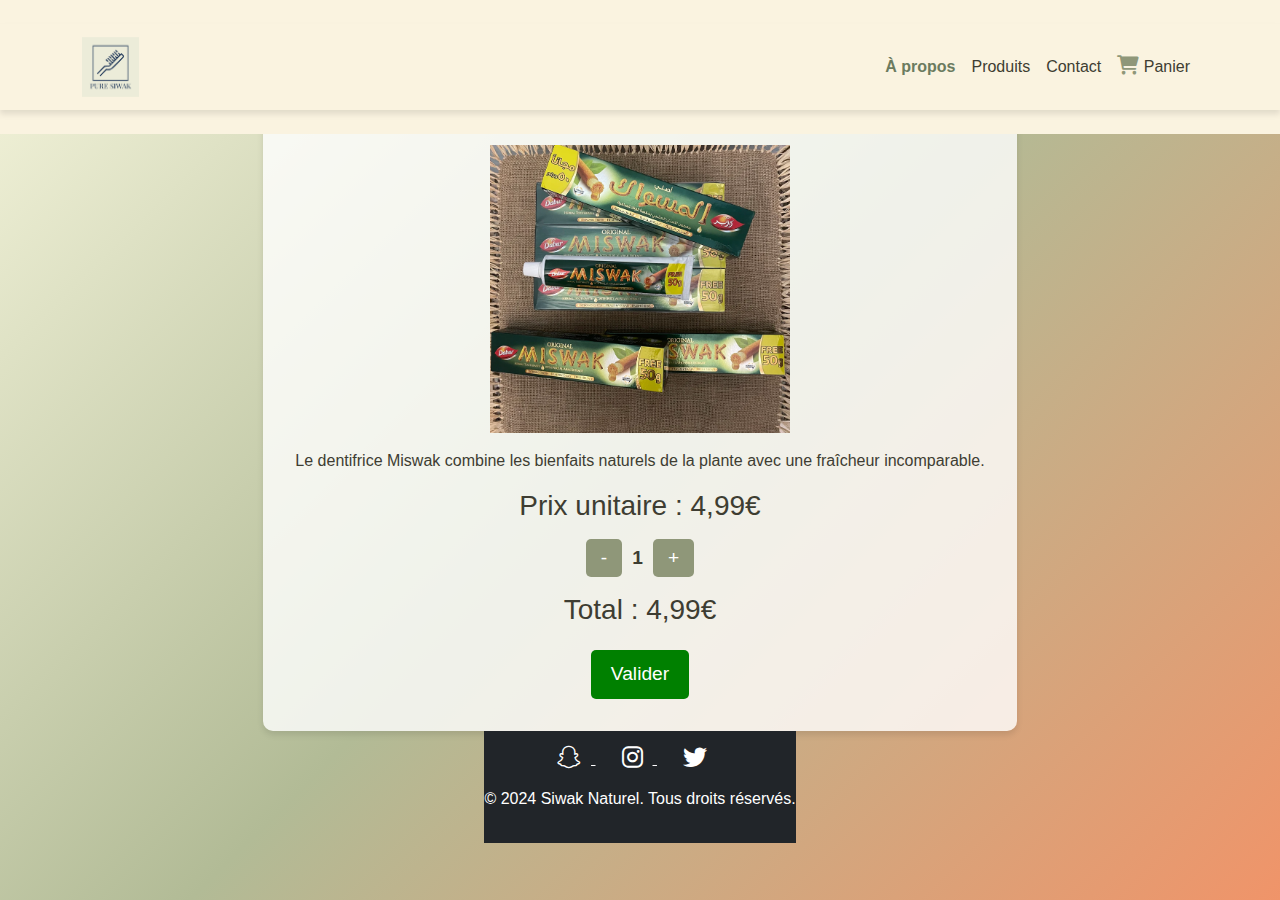
==== product_dentifrice.html @ 875727fc "modif" ====
<!DOCTYPE html>
<html lang="fr">

<head>
    <meta charset="UTF-8">
    <meta name="viewport" content="width=device-width, initial-scale=1.0">
    <title>Dentifrice Miswak - Présentation</title>
    <link href="https://cdn.jsdelivr.net/npm/bootstrap@5.3.0-alpha1/dist/css/bootstrap.min.css" rel="stylesheet">
    <link rel="stylesheet" href="https://cdnjs.cloudflare.com/ajax/libs/font-awesome/6.0.0-beta3/css/all.min.css">
    <style>
        body {
            font-family: 'Arial', sans-serif;
            background: linear-gradient(135deg, #f5f5dc, #b2bb96, #f09469);
            background-attachment: fixed;
            background-size: cover;
            color: #3e3d32;
            display: flex;
            flex-direction: column;
            align-items: center;
            justify-content: center;
            height: 100vh;
            margin: 0;
        }

        .custom-header {
            background-color: #faf3e0;
            color: #3e3d32;
            width: 100%;
            position: absolute;
            top: 0;
        }

        .custom-navbar {
            background-color: #faf3e0;
            box-shadow: 0 4px 6px rgba(0, 0, 0, 0.1);
        }

        .custom-navbar .navbar-brand img {
            height: 60px;
        }

        .custom-navbar .nav-link {
            color: #3e3d32;
            transition: color 0.3s ease;
        }

        .custom-navbar .nav-link:hover {
            color: #8f9779;
        }

        .custom-navbar .nav-link.active {
            color: #6b7b5f;
            font-weight: bold;
        }

        .navbar-toggler-icon {
            background-image: linear-gradient(#3e3d32, #3e3d32);
        }

        .navbar .fa-shopping-cart {
            font-size: 1.2rem;
            color: #8f9779;
            transition: color 0.3s ease;
        }

        .navbar .fa-shopping-cart:hover {
            color: #5b6d4f;
        }

        .navbar-logo {
            height: 60px;
            width: auto;
        }

        .content {
            text-align: center;
            padding: 2rem;
            border-radius: 10px;
            background-color: rgba(255, 255, 255, 0.8);
            box-shadow: 0 4px 6px rgba(0, 0, 0, 0.1);
        }

        .quantity-control {
            margin: 1rem 0;
        }

        .quantity-control button {
            background: #8f9779;
            color: white;
            border: none;
            padding: 5px 15px;
            border-radius: 5px;
            font-size: 1.2rem;
        }

        .quantity-control span {
            margin: 0 10px;
            font-weight: bold;
            font-size: 1.2rem;
        }

        #validate {
            background: green;
            color: white;
            padding: 10px 20px;
            border: none;
            border-radius: 5px;
            font-size: 1.2rem;
            margin-top: 15px;
        }

        
footer {
    background-color: #3e3d32; /* Marron foncé */
    color: #ffffff;
}

.social-icons a {
    color: #ffffff; /* Couleur blanche */
    transition: transform 0.3s ease, color 0.3s ease;
}

.social-icons a:hover {
    color: #fbc531; /* Couleur jaune (Snapchat) */
    transform: scale(1.2); /* Effet zoom */
}

.social-icons i {
    margin: 0 10px;
    font-size: 1.5rem; /* Taille des icônes */
}
    </style>
</head>

<body>
    <!-- Navbar -->
    <header class="custom-header text-white text-center py-4">
        <nav class="navbar navbar-expand-lg navbar-light custom-navbar">
            <div class="container">
                <a class="navbar-brand" href="#">
                    <img src="/image/logo-png.png" alt="Logo Siwak Naturel" class="navbar-logo">
                </a>
                <button class="navbar-toggler" type="button" data-bs-toggle="collapse" data-bs-target="#navbarNav"
                    aria-controls="navbarNav" aria-expanded="false" aria-label="Toggle navigation">
                    <span class="navbar-toggler-icon"></span>
                </button>
                <div class="collapse navbar-collapse" id="navbarNav">
                    <ul class="navbar-nav ms-auto">
                        <li class="nav-item">
                            <a class="nav-link active" href="#about">À propos</a>
                        </li>
                        <li class="nav-item">
                            <a class="nav-link" href="#products">Produits</a>
                        </li>
                        <li class="nav-item">
                            <a class="nav-link" href="#contact">Contact</a>
                        </li>
                        <li class="nav-item">
                            <a class="nav-link" href="#cart">
                                <i class="fas fa-shopping-cart"></i> Panier
                            </a>
                        </li>
                    </ul>
                </div>
            </div>
        </nav>
    </header>

    <!-- Contenu principal -->
    <div class="content">
        <h1>Dentifrice Miswak</h1>
        <img src="/image/dentifrice.webp" alt="Dentifrice Miswak" style="width: 300px; margin-bottom: 1rem;">
        <p>Le dentifrice Miswak combine les bienfaits naturels de la plante avec une fraîcheur incomparable.</p>
        <h3>Prix unitaire : <span id="price">4,99€</span></h3>

        <!-- Contrôle de la quantité -->
        <div class="quantity-control d-flex justify-content-center align-items-center">
            <button id="decrease">-</button>
            <span id="quantity">1</span>
            <button id="increase">+</button>
        </div>
        <h3>Total : <span id="total">4,99€</span></h3>
        <button id="validate">Valider</button>
    </div>


    <script>
        // Gestion du compteur
        const unitPrice = 4.99;
        const quantityDisplay = document.getElementById("quantity");
        const totalDisplay = document.getElementById("total");
        const increaseButton = document.getElementById("increase");
        const decreaseButton = document.getElementById("decrease");
        const validateButton = document.getElementById("validate");
        let quantity = 1;

        function updateTotal() {
            totalDisplay.textContent = `${(unitPrice * quantity).toFixed(2)}€`;
        }

        increaseButton.addEventListener("click", () => {
            quantity++;
            quantityDisplay.textContent = quantity;
            updateTotal();
        });

        decreaseButton.addEventListener("click", () => {
            if (quantity > 1) {
                quantity--;
                quantityDisplay.textContent = quantity;
                updateTotal();
            }
        });

        validateButton.addEventListener("click", () => {
            alert(`Vous avez ajouté ${quantity} article(s) pour un total de ${(unitPrice * quantity).toFixed(2)}€.`);
        });
    </script>
</body>
<footer class="bg-dark text-white text-center py-3">
    <div class="social-icons">
        <a href="https://www.snapchat.com/" target="_blank" class="text-white me-3" rel="noopener" title="Snapchat">
            <i class="fab fa-snapchat fa-lg"></i>
        </a>
        <a href="https://www.instagram.com/" target="_blank" class="text-white me-3" rel="noopener" title="Instagram">
            <i class="fab fa-instagram fa-lg"></i>
        </a>
        <a href="https://www.twitter.com/" target="_blank" class="text-white me-3" rel="noopener" title="Twitter">
            <i class="fab fa-twitter fa-lg"></i>
        </a>
    </div>
    <p class="mt-3">&copy; 2024 Siwak Naturel. Tous droits réservés.</p>
</footer>
<script src="https://cdn.jsdelivr.net/npm/bootstrap@5.3.0-alpha1/dist/js/bootstrap.bundle.min.js"></script>
<script src="script.js"></script>
</body>

</html>
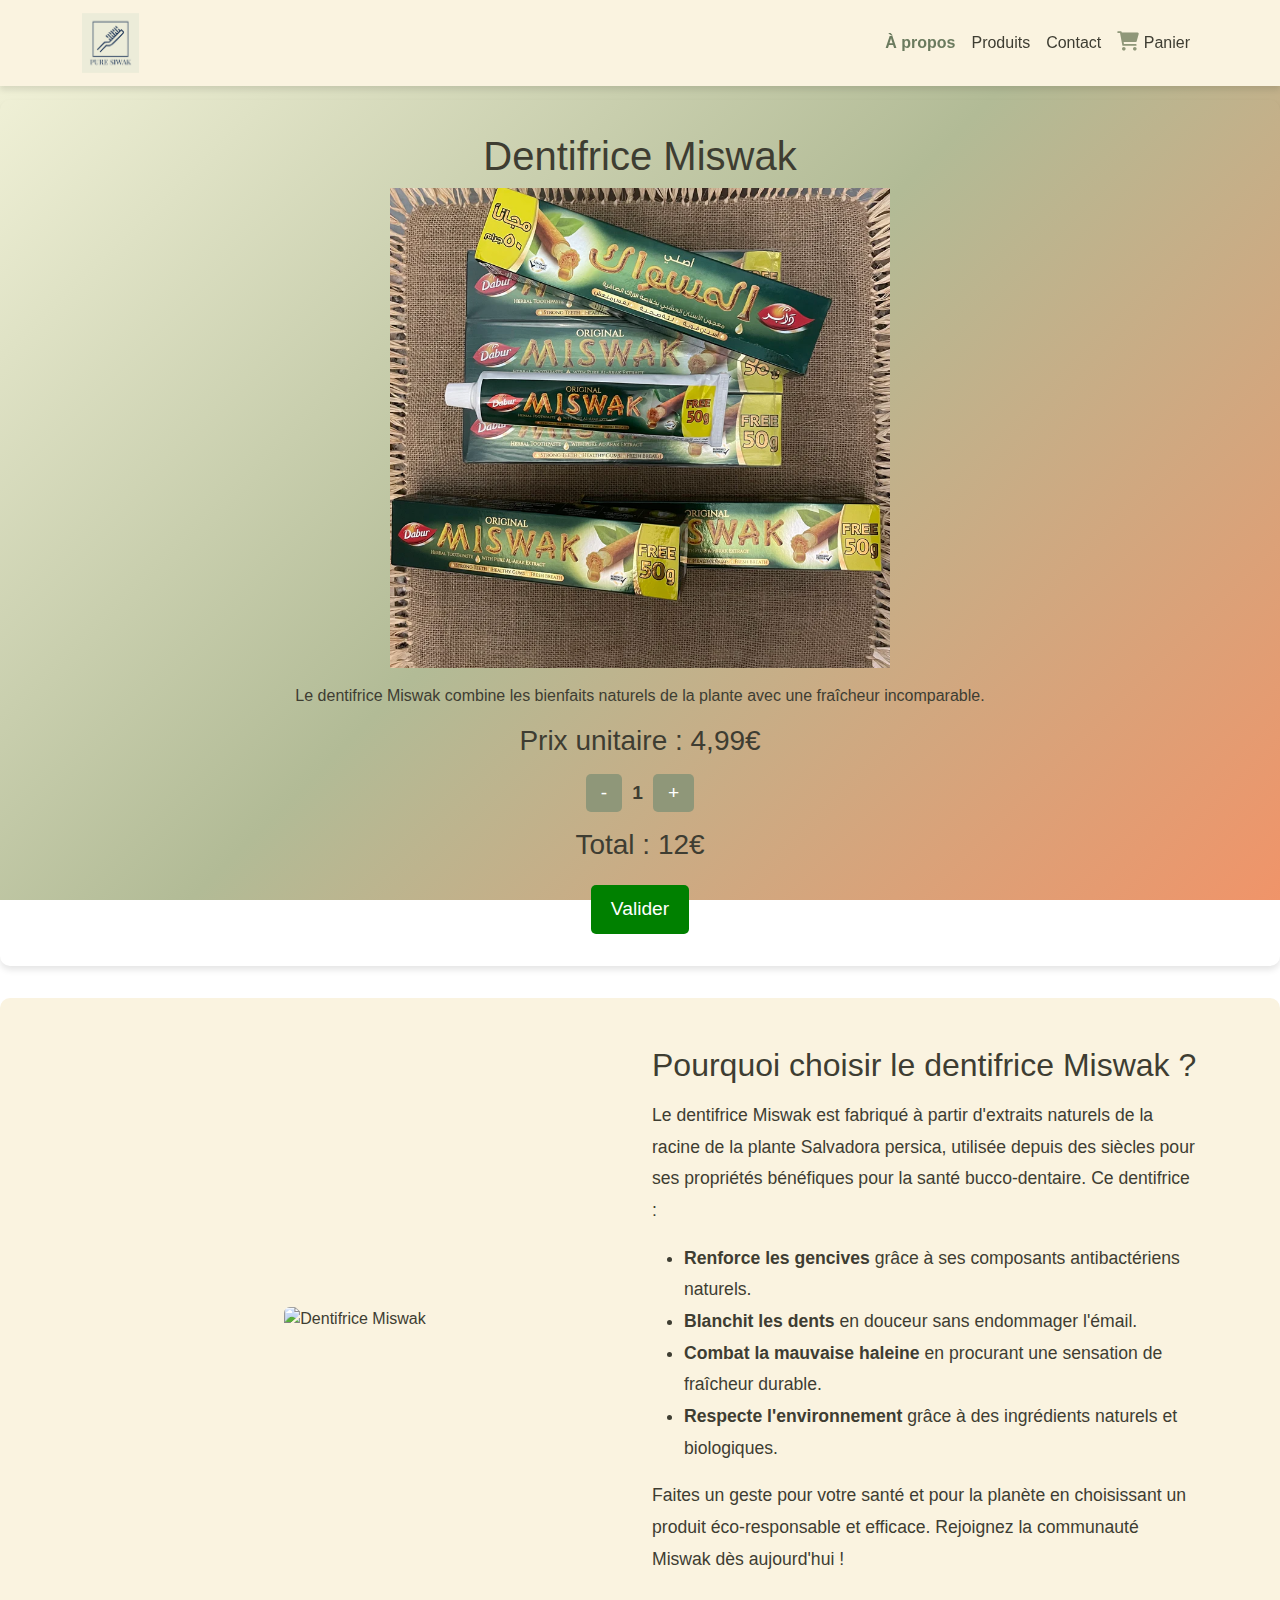
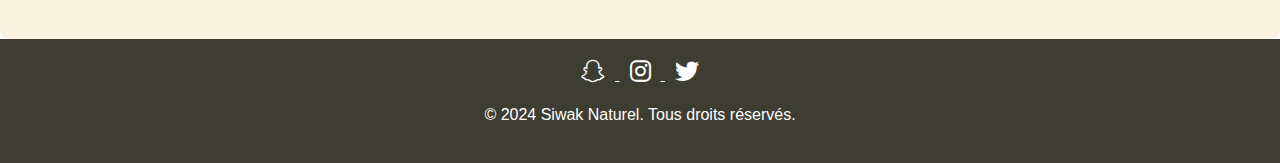
==== commit 378cd2d9: "modif" ====
--- a/product_dentifrice.html
+++ b/product_dentifrice.html
@@ -14,11 +14,6 @@
             background-attachment: fixed;
             background-size: cover;
             color: #3e3d32;
-            display: flex;
-            flex-direction: column;
-            align-items: center;
-            justify-content: center;
-            height: 100vh;
             margin: 0;
         }
 
@@ -26,12 +21,9 @@
             background-color: #faf3e0;
             color: #3e3d32;
             width: 100%;
-            position: absolute;
+            position: fixed;
             top: 0;
-        }
-
-        .custom-navbar {
-            background-color: #faf3e0;
+            z-index: 10;
             box-shadow: 0 4px 6px rgba(0, 0, 0, 0.1);
         }
 
@@ -65,19 +57,14 @@
 
         .navbar .fa-shopping-cart:hover {
             color: #5b6d4f;
-        }
-
-        .navbar-logo {
-            height: 60px;
-            width: auto;
         }
 
         .content {
             text-align: center;
             padding: 2rem;
             border-radius: 10px;
-            background-color: rgba(255, 255, 255, 0.8);
             box-shadow: 0 4px 6px rgba(0, 0, 0, 0.1);
+            margin-top: 100px; /* Pour éviter le chevauchement avec la navbar */
         }
 
         .quantity-control {
@@ -109,32 +96,36 @@
             margin-top: 15px;
         }
 
-        
-footer {
-    background-color: #3e3d32; /* Marron foncé */
-    color: #ffffff;
-}
-
-.social-icons a {
-    color: #ffffff; /* Couleur blanche */
-    transition: transform 0.3s ease, color 0.3s ease;
-}
-
-.social-icons a:hover {
-    color: #fbc531; /* Couleur jaune (Snapchat) */
-    transform: scale(1.2); /* Effet zoom */
-}
-
-.social-icons i {
-    margin: 0 10px;
-    font-size: 1.5rem; /* Taille des icônes */
-}
+        footer {
+            background-color: #3e3d32;
+            color: #ffffff;
+            padding: 20px 0;
+            text-align: center;
+            width: 100%;
+            position: relative;
+            bottom: 0;
+        }
+
+        .social-icons a {
+            color: #ffffff;
+            transition: transform 0.3s ease, color 0.3s ease;
+        }
+
+        .social-icons a:hover {
+            color: #fbc531;
+            transform: scale(1.2);
+        }
+
+        .social-icons i {
+            margin: 0 10px;
+            font-size: 1.5rem;
+        }
     </style>
 </head>
 
 <body>
     <!-- Navbar -->
-    <header class="custom-header text-white text-center py-4">
+    <header class="custom-header">
         <nav class="navbar navbar-expand-lg navbar-light custom-navbar">
             <div class="container">
                 <a class="navbar-brand" href="#">
@@ -169,7 +160,7 @@
     <!-- Contenu principal -->
     <div class="content">
         <h1>Dentifrice Miswak</h1>
-        <img src="/image/dentifrice.webp" alt="Dentifrice Miswak" style="width: 300px; margin-bottom: 1rem;">
+        <img src="/image/dentifrice.webp" alt="Dentifrice Miswak" style="width: 500px; margin-bottom: 1rem;">
         <p>Le dentifrice Miswak combine les bienfaits naturels de la plante avec une fraîcheur incomparable.</p>
         <h3>Prix unitaire : <span id="price">4,99€</span></h3>
 
@@ -179,19 +170,63 @@
             <span id="quantity">1</span>
             <button id="increase">+</button>
         </div>
-        <h3>Total : <span id="total">4,99€</span></h3>
+        <h3>Total : <span id="total">12€</span></h3>
         <button id="validate">Valider</button>
     </div>
 
+    <section class="explanation py-5" style="background-color: #faf3e0; border-radius: 10px; margin-top: 2rem;">
+        <div class="container">
+            <div class="row align-items-center">
+                <!-- Colonne pour l'image -->
+                <div class="col-md-6 text-center">
+                    <img src="/image/dentifrice-explication.jpg" alt="Dentifrice Miswak" class="img-fluid rounded" style="max-width: 90%;">
+                </div>
+                <!-- Colonne pour le texte -->
+                <div class="col-md-6">
+                    <h2>Pourquoi choisir le dentifrice Miswak ?</h2>
+                    <p class="mt-3" style="line-height: 1.8; font-size: 1.1rem;">
+                        Le dentifrice Miswak est fabriqué à partir d'extraits naturels de la racine de la plante Salvadora persica, 
+                        utilisée depuis des siècles pour ses propriétés bénéfiques pour la santé bucco-dentaire. Ce dentifrice :
+                    </p>
+                    <ul style="line-height: 1.8; font-size: 1.1rem;">
+                        <li><strong>Renforce les gencives</strong> grâce à ses composants antibactériens naturels.</li>
+                        <li><strong>Blanchit les dents</strong> en douceur sans endommager l'émail.</li>
+                        <li><strong>Combat la mauvaise haleine</strong> en procurant une sensation de fraîcheur durable.</li>
+                        <li><strong>Respecte l'environnement</strong> grâce à des ingrédients naturels et biologiques.</li>
+                    </ul>
+                    <p class="mt-3" style="line-height: 1.8; font-size: 1.1rem;">
+                        Faites un geste pour votre santé et pour la planète en choisissant un produit éco-responsable et efficace. 
+                        Rejoignez la communauté Miswak dès aujourd'hui !
+                    </p>
+                </div>
+            </div>
+        </div>
+    </section>
+    
+
+    <!-- Footer -->
+    <footer>
+        <div class="social-icons">
+            <a href="https://www.snapchat.com/" target="_blank" rel="noopener" title="Snapchat">
+                <i class="fab fa-snapchat"></i>
+            </a>
+            <a href="https://www.instagram.com/" target="_blank" rel="noopener" title="Instagram">
+                <i class="fab fa-instagram"></i>
+            </a>
+            <a href="https://www.twitter.com/" target="_blank" rel="noopener" title="Twitter">
+                <i class="fab fa-twitter"></i>
+            </a>
+        </div>
+        <p class="mt-3">&copy; 2024 Siwak Naturel. Tous droits réservés.</p>
+    </footer>
 
     <script>
-        // Gestion du compteur
         const unitPrice = 4.99;
         const quantityDisplay = document.getElementById("quantity");
         const totalDisplay = document.getElementById("total");
         const increaseButton = document.getElementById("increase");
         const decreaseButton = document.getElementById("decrease");
-        const validateButton = document.getElementById("validate");
+
         let quantity = 1;
 
         function updateTotal() {
@@ -211,28 +246,8 @@
                 updateTotal();
             }
         });
-
-        validateButton.addEventListener("click", () => {
-            alert(`Vous avez ajouté ${quantity} article(s) pour un total de ${(unitPrice * quantity).toFixed(2)}€.`);
-        });
     </script>
+    <script src="https://cdn.jsdelivr.net/npm/bootstrap@5.3.0-alpha1/dist/js/bootstrap.bundle.min.js"></script>
 </body>
-<footer class="bg-dark text-white text-center py-3">
-    <div class="social-icons">
-        <a href="https://www.snapchat.com/" target="_blank" class="text-white me-3" rel="noopener" title="Snapchat">
-            <i class="fab fa-snapchat fa-lg"></i>
-        </a>
-        <a href="https://www.instagram.com/" target="_blank" class="text-white me-3" rel="noopener" title="Instagram">
-            <i class="fab fa-instagram fa-lg"></i>
-        </a>
-        <a href="https://www.twitter.com/" target="_blank" class="text-white me-3" rel="noopener" title="Twitter">
-            <i class="fab fa-twitter fa-lg"></i>
-        </a>
-    </div>
-    <p class="mt-3">&copy; 2024 Siwak Naturel. Tous droits réservés.</p>
-</footer>
-<script src="https://cdn.jsdelivr.net/npm/bootstrap@5.3.0-alpha1/dist/js/bootstrap.bundle.min.js"></script>
-<script src="script.js"></script>
-</body>
-
-</html>+
+</html>
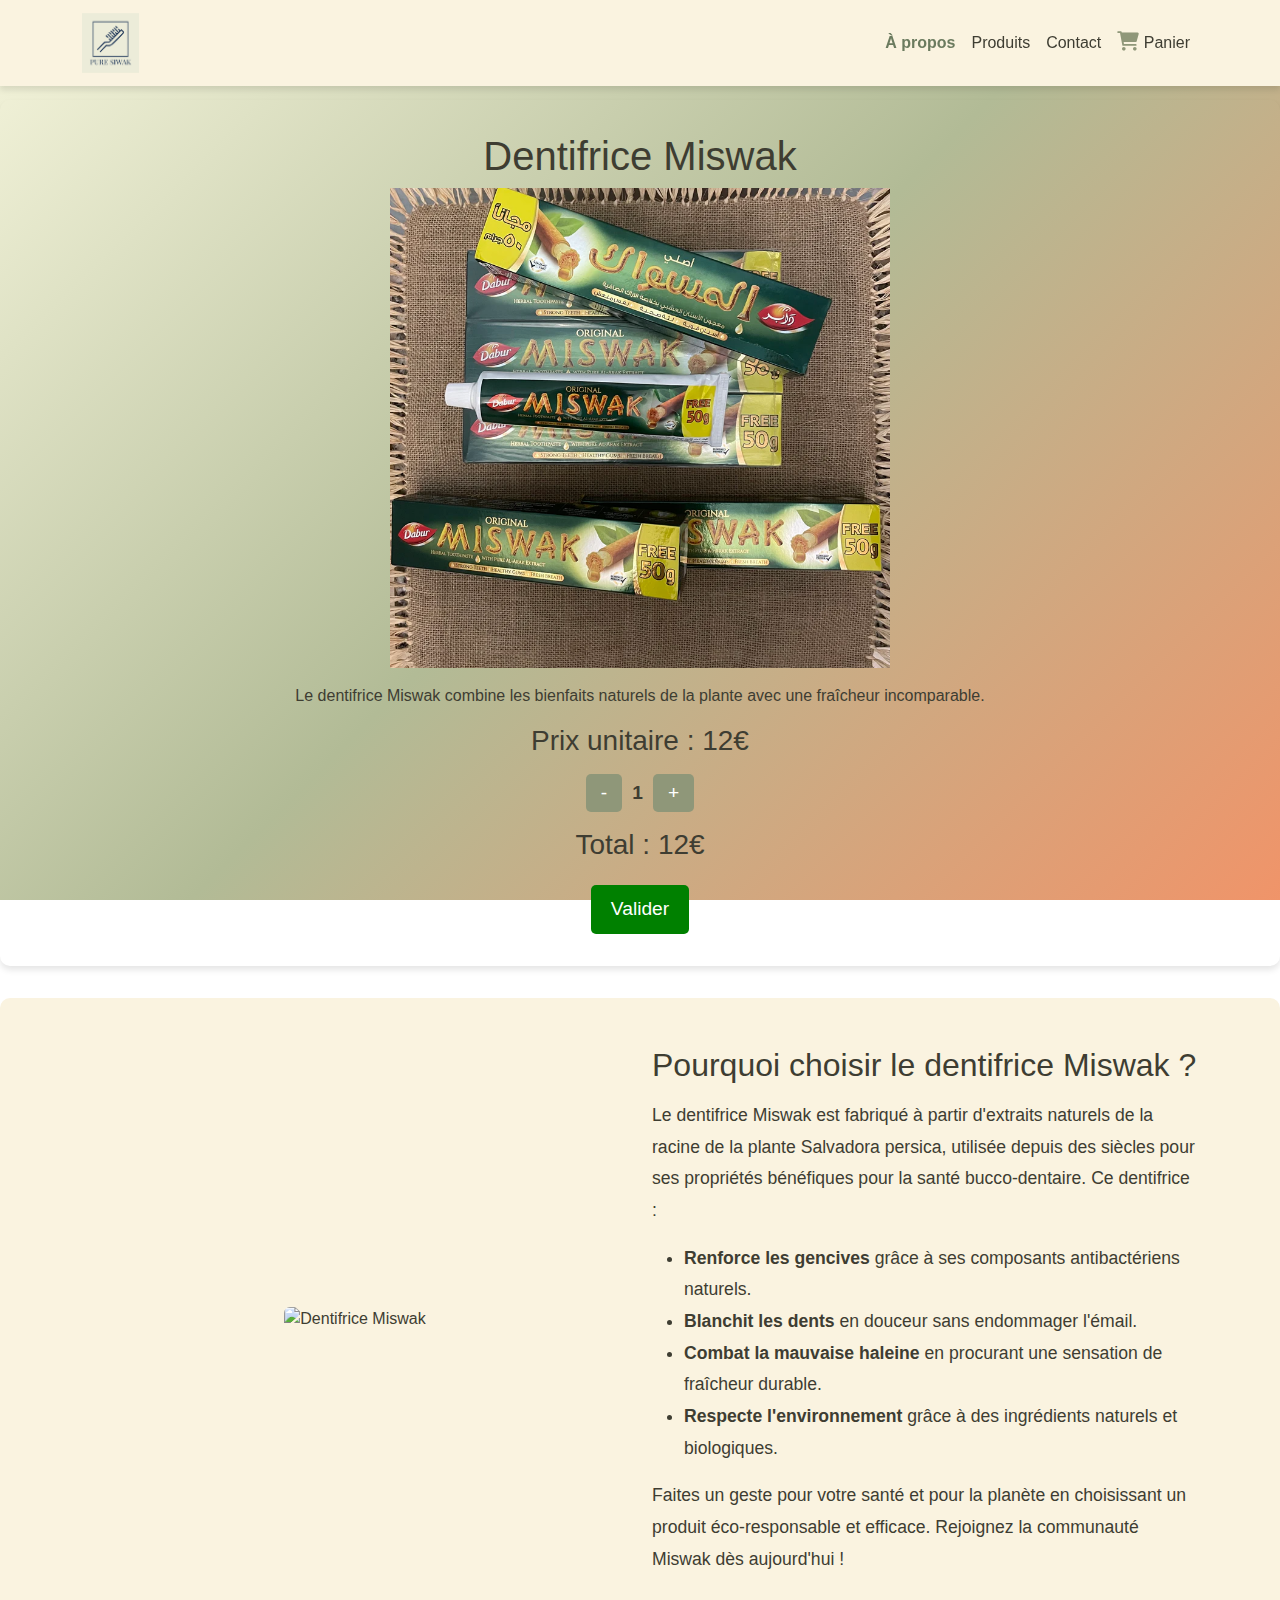
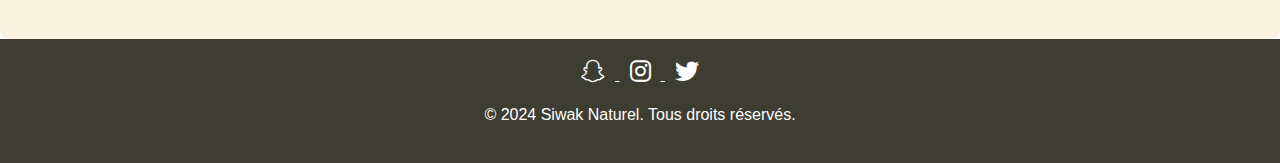
==== commit b17e22c8: "modif" ====
--- a/product_dentifrice.html
+++ b/product_dentifrice.html
@@ -162,7 +162,7 @@
         <h1>Dentifrice Miswak</h1>
         <img src="/image/dentifrice.webp" alt="Dentifrice Miswak" style="width: 500px; margin-bottom: 1rem;">
         <p>Le dentifrice Miswak combine les bienfaits naturels de la plante avec une fraîcheur incomparable.</p>
-        <h3>Prix unitaire : <span id="price">4,99€</span></h3>
+        <h3>Prix unitaire : <span id="price">12€</span></h3>
 
         <!-- Contrôle de la quantité -->
         <div class="quantity-control d-flex justify-content-center align-items-center">
@@ -221,7 +221,7 @@
     </footer>
 
     <script>
-        const unitPrice = 4.99;
+        const unitPrice = 12;
         const quantityDisplay = document.getElementById("quantity");
         const totalDisplay = document.getElementById("total");
         const increaseButton = document.getElementById("increase");
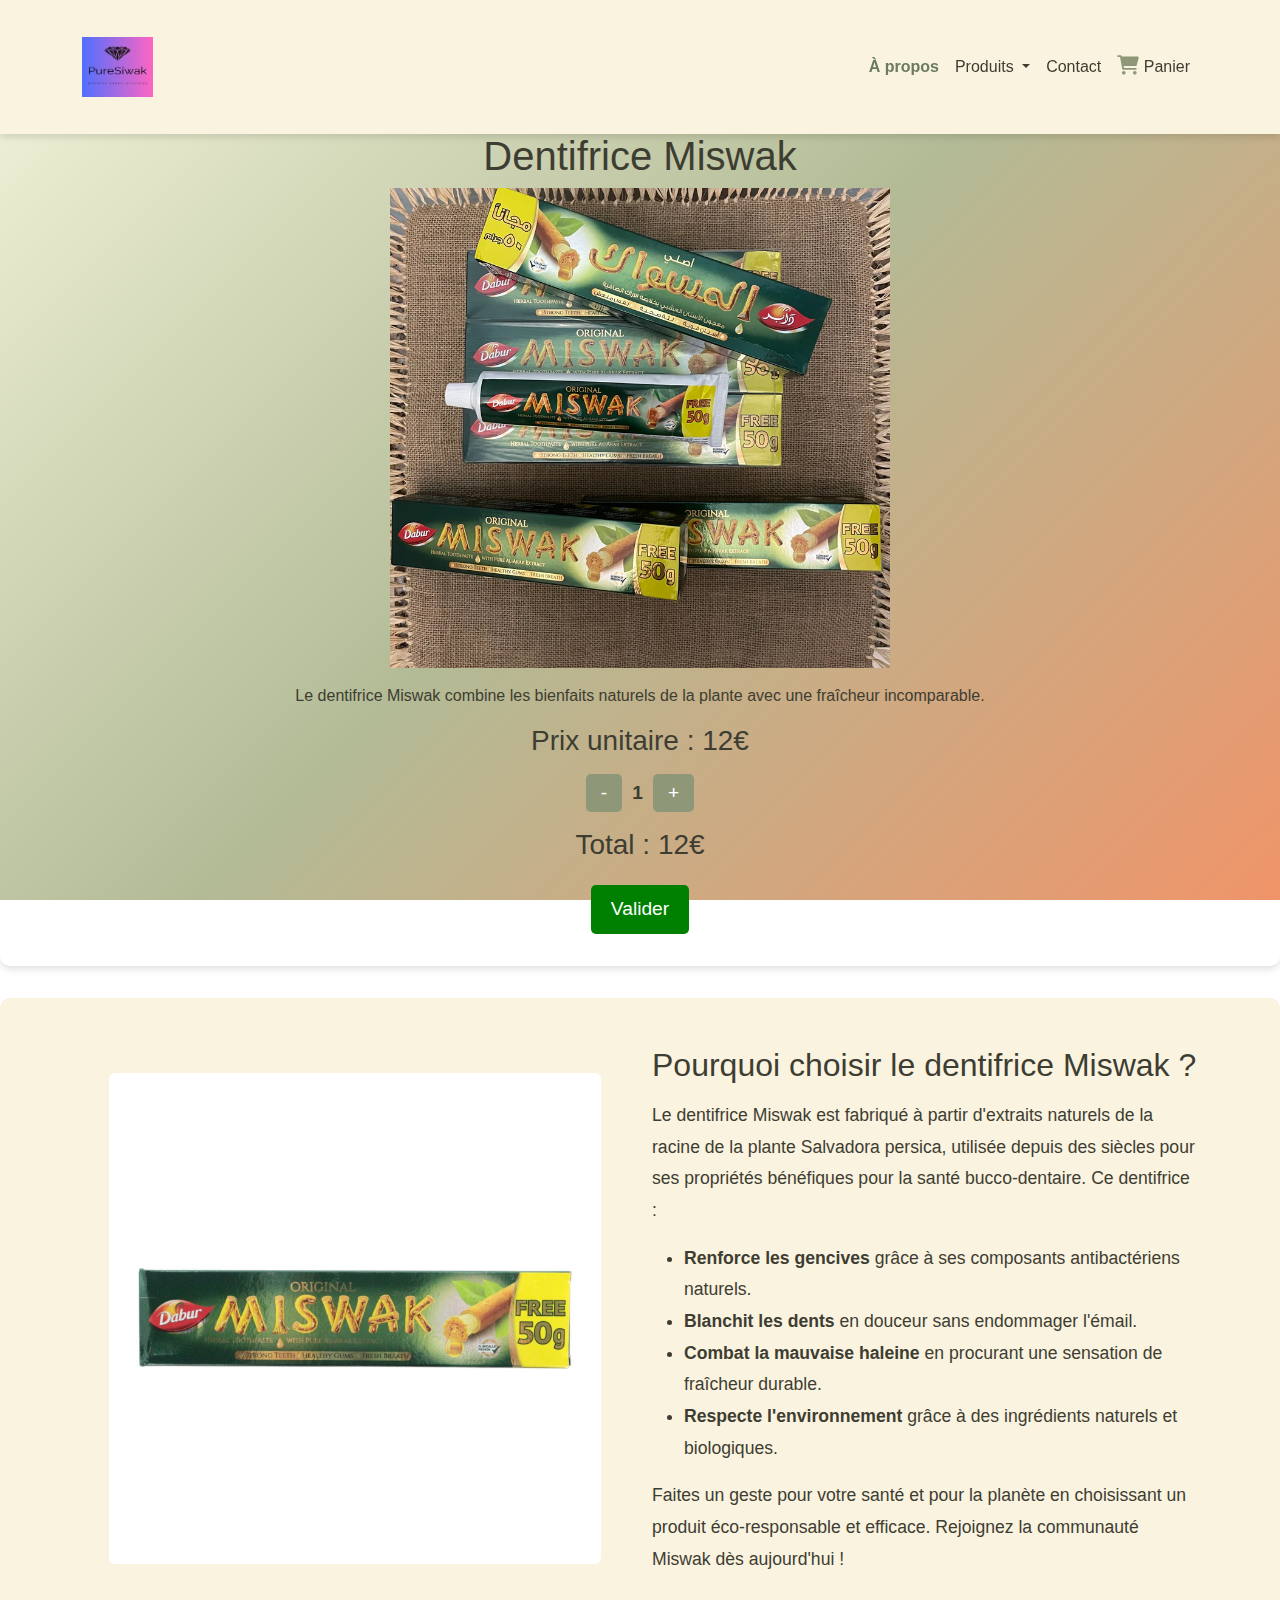
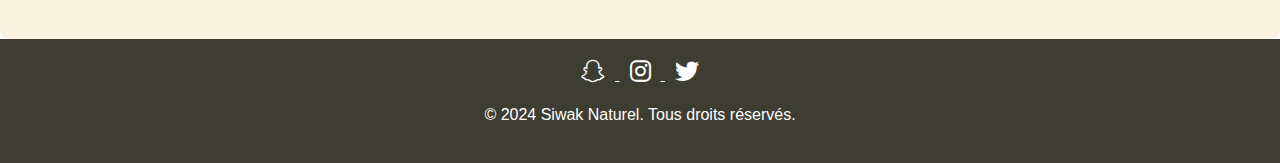
==== commit d862f255: "modif nav bar" ====
--- a/product_dentifrice.html
+++ b/product_dentifrice.html
@@ -124,12 +124,11 @@
 </head>
 
 <body>
-    <!-- Navbar -->
-    <header class="custom-header">
+    <header class="custom-header text-white text-center py-4">
         <nav class="navbar navbar-expand-lg navbar-light custom-navbar">
             <div class="container">
                 <a class="navbar-brand" href="#">
-                    <img src="/image/logo-png.png" alt="Logo Siwak Naturel" class="navbar-logo">
+                    <img src="/image/logo2.avif" alt="Logo Siwak Naturel" class="navbar-logo">
                 </a>
                 <button class="navbar-toggler" type="button" data-bs-toggle="collapse" data-bs-target="#navbarNav"
                     aria-controls="navbarNav" aria-expanded="false" aria-label="Toggle navigation">
@@ -140,8 +139,22 @@
                         <li class="nav-item">
                             <a class="nav-link active" href="#about">À propos</a>
                         </li>
-                        <li class="nav-item">
-                            <a class="nav-link" href="#products">Produits</a>
+                        <li class="nav-item dropdown">
+                            <a class="nav-link dropdown-toggle" href="#" id="productsDropdown" role="button"
+                                data-bs-toggle="dropdown" aria-expanded="false">
+                                Produits
+                            </a>
+                            <ul class="dropdown-menu" aria-labelledby="productsDropdown">
+                                <li><a class="dropdown-item" href="/product_dentifrice.html">Dentifirce Miswak</a></li>
+                                <li><a class="dropdown-item" href="/product_siwakfraise.html">Siwak Fraise</a></li>
+                                <li><a class="dropdown-item" href="/product_siwakcitron.html">Siwak Citron</a></li>
+                                <li><a class="dropdown-item" href="/product_siwakgirofle.html">Siwak Girofle</a></li>
+                                <li><a class="dropdown-item" href="/product_siwakoriginal.html">Siwak Original</a></li>
+                                <li><a class="dropdown-item" href="/product_siwakmiel.html">Siwak Miel</a></li>
+                                <li><a class="dropdown-item" href="/product_siwakmenthe.html">Siwak Menthe</a></li>
+                                <li><a class="dropdown-item" href="/product_siwaknature.html">Siwak Naturel</a></li>
+                                <li><a class="dropdown-item" href="/product_siwakpremium.html">Siwak Premium</a></li>
+                            </ul>
                         </li>
                         <li class="nav-item">
                             <a class="nav-link" href="#contact">Contact</a>
@@ -179,7 +192,7 @@
             <div class="row align-items-center">
                 <!-- Colonne pour l'image -->
                 <div class="col-md-6 text-center">
-                    <img src="/image/dentifrice-explication.jpg" alt="Dentifrice Miswak" class="img-fluid rounded" style="max-width: 90%;">
+                    <img src="/image/IMG-20250121-WA0011.jpg" alt="Dentifrice Miswak" class="img-fluid rounded" style="max-width: 90%;">
                 </div>
                 <!-- Colonne pour le texte -->
                 <div class="col-md-6">
